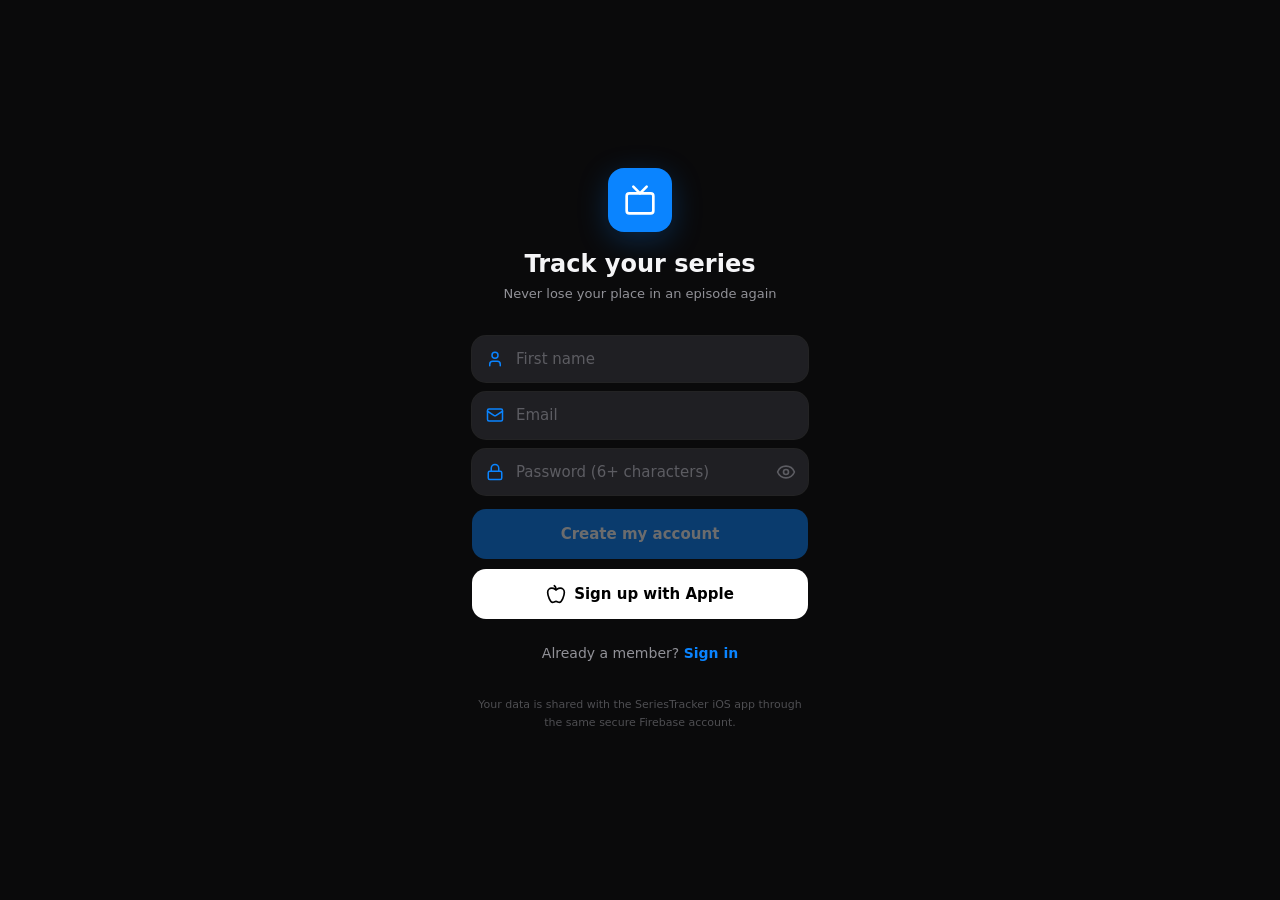
==== app/index.html @ d27c58d9 "Add files via upload" ====
<!doctype html>
<html lang="en" class="dark">
  <head>
    <meta charset="UTF-8" />
    <meta name="viewport" content="width=device-width, initial-scale=1.0, viewport-fit=cover, maximum-scale=1.0, user-scalable=no" />
    <meta name="theme-color" content="#0a0a0b" />
    <meta name="apple-mobile-web-app-capable" content="yes" />
    <meta name="apple-mobile-web-app-status-bar-style" content="black-translucent" />
    <title>SeriesTracker</title>
    <script type="module" crossorigin src="./assets/index-Bf-nT1_O.js"></script>
    <link rel="modulepreload" crossorigin href="./assets/react-vendor-DXsobvxo.js">
    <link rel="modulepreload" crossorigin href="./assets/firebase-CO6I8TCi.js">
    <link rel="modulepreload" crossorigin href="./assets/charts-B82zeRET.js">
    <link rel="stylesheet" crossorigin href="./assets/index-C3Z_3VHn.css">
  </head>
  <body>
    <div id="root"></div>
  </body>
</html>
---- app/assets/index-C3Z_3VHn.css ----
*,:before,:after{--tw-border-spacing-x: 0;--tw-border-spacing-y: 0;--tw-translate-x: 0;--tw-translate-y: 0;--tw-rotate: 0;--tw-skew-x: 0;--tw-skew-y: 0;--tw-scale-x: 1;--tw-scale-y: 1;--tw-pan-x: ;--tw-pan-y: ;--tw-pinch-zoom: ;--tw-scroll-snap-strictness: proximity;--tw-gradient-from-position: ;--tw-gradient-via-position: ;--tw-gradient-to-position: ;--tw-ordinal: ;--tw-slashed-zero: ;--tw-numeric-figure: ;--tw-numeric-spacing: ;--tw-numeric-fraction: ;--tw-ring-inset: ;--tw-ring-offset-width: 0px;--tw-ring-offset-color: #fff;--tw-ring-color: rgb(59 130 246 / .5);--tw-ring-offset-shadow: 0 0 #0000;--tw-ring-shadow: 0 0 #0000;--tw-shadow: 0 0 #0000;--tw-shadow-colored: 0 0 #0000;--tw-blur: ;--tw-brightness: ;--tw-contrast: ;--tw-grayscale: ;--tw-hue-rotate: ;--tw-invert: ;--tw-saturate: ;--tw-sepia: ;--tw-drop-shadow: ;--tw-backdrop-blur: ;--tw-backdrop-brightness: ;--tw-backdrop-contrast: ;--tw-backdrop-grayscale: ;--tw-backdrop-hue-rotate: ;--tw-backdrop-invert: ;--tw-backdrop-opacity: ;--tw-backdrop-saturate: ;--tw-backdrop-sepia: ;--tw-contain-size: ;--tw-contain-layout: ;--tw-contain-paint: ;--tw-contain-style: }::backdrop{--tw-border-spacing-x: 0;--tw-border-spacing-y: 0;--tw-translate-x: 0;--tw-translate-y: 0;--tw-rotate: 0;--tw-skew-x: 0;--tw-skew-y: 0;--tw-scale-x: 1;--tw-scale-y: 1;--tw-pan-x: ;--tw-pan-y: ;--tw-pinch-zoom: ;--tw-scroll-snap-strictness: proximity;--tw-gradient-from-position: ;--tw-gradient-via-position: ;--tw-gradient-to-position: ;--tw-ordinal: ;--tw-slashed-zero: ;--tw-numeric-figure: ;--tw-numeric-spacing: ;--tw-numeric-fraction: ;--tw-ring-inset: ;--tw-ring-offset-width: 0px;--tw-ring-offset-color: #fff;--tw-ring-color: rgb(59 130 246 / .5);--tw-ring-offset-shadow: 0 0 #0000;--tw-ring-shadow: 0 0 #0000;--tw-shadow: 0 0 #0000;--tw-shadow-colored: 0 0 #0000;--tw-blur: ;--tw-brightness: ;--tw-contrast: ;--tw-grayscale: ;--tw-hue-rotate: ;--tw-invert: ;--tw-saturate: ;--tw-sepia: ;--tw-drop-shadow: ;--tw-backdrop-blur: ;--tw-backdrop-brightness: ;--tw-backdrop-contrast: ;--tw-backdrop-grayscale: ;--tw-backdrop-hue-rotate: ;--tw-backdrop-invert: ;--tw-backdrop-opacity: ;--tw-backdrop-saturate: ;--tw-backdrop-sepia: ;--tw-contain-size: ;--tw-contain-layout: ;--tw-contain-paint: ;--tw-contain-style: }*,:before,:after{box-sizing:border-box;border-width:0;border-style:solid;border-color:#e5e7eb}:before,:after{--tw-content: ""}html,:host{line-height:1.5;-webkit-text-size-adjust:100%;-moz-tab-size:4;-o-tab-size:4;tab-size:4;font-family:-apple-system,BlinkMacSystemFont,SF Pro Text,system-ui,Segoe UI,Roboto,sans-serif;font-feature-settings:normal;font-variation-settings:normal;-webkit-tap-highlight-color:transparent}body{margin:0;line-height:inherit}hr{height:0;color:inherit;border-top-width:1px}abbr:where([title]){-webkit-text-decoration:underline dotted;text-decoration:underline dotted}h1,h2,h3,h4,h5,h6{font-size:inherit;font-weight:inherit}a{color:inherit;text-decoration:inherit}b,strong{font-weight:bolder}code,kbd,samp,pre{font-family:ui-monospace,SFMono-Regular,Menlo,Monaco,Consolas,Liberation Mono,Courier New,monospace;font-feature-settings:normal;font-variation-settings:normal;font-size:1em}small{font-size:80%}sub,sup{font-size:75%;line-height:0;position:relative;vertical-align:baseline}sub{bottom:-.25em}sup{top:-.5em}table{text-indent:0;border-color:inherit;border-collapse:collapse}button,input,optgroup,select,textarea{font-family:inherit;font-feature-settings:inherit;font-variation-settings:inherit;font-size:100%;font-weight:inherit;line-height:inherit;letter-spacing:inherit;color:inherit;margin:0;padding:0}button,select{text-transform:none}button,input:where([type=button]),input:where([type=reset]),input:where([type=submit]){-webkit-appearance:button;background-color:transparent;background-image:none}:-moz-focusring{outline:auto}:-moz-ui-invalid{box-shadow:none}progress{vertical-align:baseline}::-webkit-inner-spin-button,::-webkit-outer-spin-button{height:auto}[type=search]{-webkit-appearance:textfield;outline-offset:-2px}::-webkit-search-decoration{-webkit-appearance:none}::-webkit-file-upload-button{-webkit-appearance:button;font:inherit}summary{display:list-item}blockquote,dl,dd,h1,h2,h3,h4,h5,h6,hr,figure,p,pre{margin:0}fieldset{margin:0;padding:0}legend{padding:0}ol,ul,menu{list-style:none;margin:0;padding:0}dialog{padding:0}textarea{resize:vertical}input::-moz-placeholder,textarea::-moz-placeholder{opacity:1;color:#9ca3af}input::placeholder,textarea::placeholder{opacity:1;color:#9ca3af}button,[role=button]{cursor:pointer}:disabled{cursor:default}img,svg,video,canvas,audio,iframe,embed,object{display:block;vertical-align:middle}img,video{max-width:100%;height:auto}[hidden]:where(:not([hidden=until-found])){display:none}:root{color-scheme:dark}html,body,#root{height:100%}body{--tw-bg-opacity: 1;background-color:rgb(10 10 11 / var(--tw-bg-opacity, 1));font-family:-apple-system,BlinkMacSystemFont,SF Pro Text,system-ui,Segoe UI,Roboto,sans-serif;--tw-text-opacity: 1;color:rgb(245 245 247 / var(--tw-text-opacity, 1));-webkit-font-smoothing:antialiased;-moz-osx-font-smoothing:grayscale;overscroll-behavior-y:none;-webkit-tap-highlight-color:transparent;text-rendering:optimizeLegibility}@media (prefers-reduced-motion: reduce){*,*:before,*:after{animation-duration:.001ms!important;transition-duration:.001ms!important}}.card{border-radius:20px;--tw-bg-opacity: 1;background-color:rgb(22 22 24 / var(--tw-bg-opacity, 1));--tw-shadow: 0 5px 20px rgba(0,0,0,.35);--tw-shadow-colored: 0 5px 20px var(--tw-shadow-color);box-shadow:var(--tw-ring-offset-shadow, 0 0 #0000),var(--tw-ring-shadow, 0 0 #0000),var(--tw-shadow)}.pill{display:inline-flex;align-items:center;gap:.25rem;border-radius:.375rem;padding:.25rem .625rem;font-size:10px;font-weight:900;text-transform:uppercase;letter-spacing:.025em}.field{width:100%;border-radius:14px;--tw-bg-opacity: 1;background-color:rgb(31 31 35 / var(--tw-bg-opacity, 1));padding:.75rem 1rem;font-size:15px;--tw-text-opacity: 1;color:rgb(245 245 247 / var(--tw-text-opacity, 1));outline:2px solid transparent;outline-offset:2px;--tw-ring-offset-shadow: var(--tw-ring-inset) 0 0 0 var(--tw-ring-offset-width) var(--tw-ring-offset-color);--tw-ring-shadow: var(--tw-ring-inset) 0 0 0 calc(1px + var(--tw-ring-offset-width)) var(--tw-ring-color);box-shadow:var(--tw-ring-offset-shadow),var(--tw-ring-shadow),var(--tw-shadow, 0 0 #0000);--tw-ring-color: rgb(255 255 255 / .1);transition-property:color,background-color,border-color,text-decoration-color,fill,stroke,opacity,box-shadow,transform,filter,backdrop-filter;transition-timing-function:cubic-bezier(.4,0,.2,1);transition-duration:.15s}.field::-moz-placeholder{color:#ebebf54d}.field::placeholder{color:#ebebf54d}.field:focus{--tw-ring-offset-shadow: var(--tw-ring-inset) 0 0 0 var(--tw-ring-offset-width) var(--tw-ring-offset-color);--tw-ring-shadow: var(--tw-ring-inset) 0 0 0 calc(2px + var(--tw-ring-offset-width)) var(--tw-ring-color);box-shadow:var(--tw-ring-offset-shadow),var(--tw-ring-shadow),var(--tw-shadow, 0 0 #0000);--tw-ring-color: rgb(10 132 255 / .7)}.btn-primary{display:inline-flex;align-items:center;justify-content:center;gap:.5rem;border-radius:14px;--tw-bg-opacity: 1;background-color:rgb(10 132 255 / var(--tw-bg-opacity, 1));padding:.75rem 1.25rem;font-size:15px;font-weight:600;--tw-text-opacity: 1;color:rgb(255 255 255 / var(--tw-text-opacity, 1));transition-property:color,background-color,border-color,text-decoration-color,fill,stroke,opacity,box-shadow,transform,filter,backdrop-filter;transition-timing-function:cubic-bezier(.4,0,.2,1);transition-duration:.15s}.btn-primary:active{--tw-scale-x: .98;--tw-scale-y: .98;transform:translate(var(--tw-translate-x),var(--tw-translate-y)) rotate(var(--tw-rotate)) skew(var(--tw-skew-x)) skewY(var(--tw-skew-y)) scaleX(var(--tw-scale-x)) scaleY(var(--tw-scale-y))}.btn-primary:disabled{opacity:.4}.btn-ghost{display:inline-flex;align-items:center;justify-content:center;gap:.5rem;border-radius:14px;--tw-bg-opacity: 1;background-color:rgb(31 31 35 / var(--tw-bg-opacity, 1));padding:.625rem 1rem;font-size:14px;font-weight:600;--tw-text-opacity: 1;color:rgb(245 245 247 / var(--tw-text-opacity, 1));transition-property:color,background-color,border-color,text-decoration-color,fill,stroke,opacity,box-shadow,transform,filter,backdrop-filter;transition-timing-function:cubic-bezier(.4,0,.2,1);transition-duration:.15s}.btn-ghost:active{--tw-scale-x: .98;--tw-scale-y: .98;transform:translate(var(--tw-translate-x),var(--tw-translate-y)) rotate(var(--tw-rotate)) skew(var(--tw-skew-x)) skewY(var(--tw-skew-y)) scaleX(var(--tw-scale-x)) scaleY(var(--tw-scale-y))}.pointer-events-none{pointer-events:none}.visible{visibility:visible}.static{position:static}.fixed{position:fixed}.absolute{position:absolute}.relative{position:relative}.sticky{position:sticky}.inset-0{top:0;right:0;bottom:0;left:0}.inset-x-0{left:0;right:0}.-bottom-1{bottom:-.25rem}.-right-1{right:-.25rem}.bottom-0{bottom:0}.left-0\.5{left:.125rem}.left-3\.5{left:.875rem}.left-\[18px\]{left:18px}.right-0{right:0}.right-2{right:.5rem}.right-3{right:.75rem}.top-0{top:0}.top-0\.5{top:.125rem}.top-1\/2{top:50%}.top-2{top:.5rem}.z-10{z-index:10}.z-20{z-index:20}.z-40{z-index:40}.z-50{z-index:50}.-mx-4{margin-left:-1rem;margin-right:-1rem}.mx-auto{margin-left:auto;margin-right:auto}.my-1{margin-top:.25rem;margin-bottom:.25rem}.-mt-16{margin-top:-4rem}.mb-1{margin-bottom:.25rem}.mb-2{margin-bottom:.5rem}.mb-3{margin-bottom:.75rem}.mb-4{margin-bottom:1rem}.mb-5{margin-bottom:1.25rem}.mb-6{margin-bottom:1.5rem}.mb-8{margin-bottom:2rem}.ml-auto{margin-left:auto}.mt-0\.5{margin-top:.125rem}.mt-1{margin-top:.25rem}.mt-1\.5{margin-top:.375rem}.mt-2{margin-top:.5rem}.mt-3{margin-top:.75rem}.mt-4{margin-top:1rem}.mt-5{margin-top:1.25rem}.mt-6{margin-top:1.5rem}.mt-7{margin-top:1.75rem}.mt-8{margin-top:2rem}.mt-9{margin-top:2.25rem}.line-clamp-2{overflow:hidden;display:-webkit-box;-webkit-box-orient:vertical;-webkit-line-clamp:2}.block{display:block}.inline{display:inline}.flex{display:flex}.inline-flex{display:inline-flex}.grid{display:grid}.hidden{display:none}.aspect-\[2\/3\]{aspect-ratio:2/3}.h-1\/4{height:25%}.h-10{height:2.5rem}.h-12{height:3rem}.h-14{height:3.5rem}.h-16{height:4rem}.h-2{height:.5rem}.h-2\.5{height:.625rem}.h-20{height:5rem}.h-24{height:6rem}.h-28{height:7rem}.h-3{height:.75rem}.h-3\.5{height:.875rem}.h-36{height:9rem}.h-4{height:1rem}.h-5{height:1.25rem}.h-6{height:1.5rem}.h-64{height:16rem}.h-7{height:1.75rem}.h-8{height:2rem}.h-9{height:2.25rem}.h-\[135px\]{height:135px}.h-\[165px\]{height:165px}.h-\[18px\]{height:18px}.h-\[40vh\]{height:40vh}.h-\[50px\]{height:50px}.h-\[52px\]{height:52px}.h-\[60vh\]{height:60vh}.h-\[70vh\]{height:70vh}.h-\[80px\]{height:80px}.h-\[84px\]{height:84px}.h-\[90px\]{height:90px}.h-full{height:100%}.h-px{height:1px}.h-screen{height:100vh}.max-h-\[88vh\]{max-height:88vh}.max-h-\[90vh\]{max-height:90vh}.min-h-full{min-height:100%}.w-1\/4{width:25%}.w-10{width:2.5rem}.w-12{width:3rem}.w-14{width:3.5rem}.w-16{width:4rem}.w-2\.5{width:.625rem}.w-20{width:5rem}.w-24{width:6rem}.w-28{width:7rem}.w-3{width:.75rem}.w-3\.5{width:.875rem}.w-36{width:9rem}.w-4{width:1rem}.w-5{width:1.25rem}.w-52{width:13rem}.w-56{width:14rem}.w-6{width:1.5rem}.w-60{width:15rem}.w-7{width:1.75rem}.w-8{width:2rem}.w-9{width:2.25rem}.w-\[110px\]{width:110px}.w-\[125px\]{width:125px}.w-\[18px\]{width:18px}.w-\[54px\]{width:54px}.w-\[56px\]{width:56px}.w-\[60px\]{width:60px}.w-\[90px\]{width:90px}.w-\[92px\]{width:92px}.w-fit{width:-moz-fit-content;width:fit-content}.w-full{width:100%}.min-w-0{min-width:0px}.max-w-6xl{max-width:72rem}.max-w-full{max-width:100%}.max-w-md{max-width:28rem}.max-w-sm{max-width:24rem}.max-w-xs{max-width:20rem}.flex-1{flex:1 1 0%}.shrink-0{flex-shrink:0}.-translate-y-1\/2{--tw-translate-y: -50%;transform:translate(var(--tw-translate-x),var(--tw-translate-y)) rotate(var(--tw-rotate)) skew(var(--tw-skew-x)) skewY(var(--tw-skew-y)) scaleX(var(--tw-scale-x)) scaleY(var(--tw-scale-y))}.transform{transform:translate(var(--tw-translate-x),var(--tw-translate-y)) rotate(var(--tw-rotate)) skew(var(--tw-skew-x)) skewY(var(--tw-skew-y)) scaleX(var(--tw-scale-x)) scaleY(var(--tw-scale-y))}@keyframes fade-in{0%{opacity:0;transform:translateY(6px)}to{opacity:1;transform:translateY(0)}}.animate-fade-in{animation:fade-in .4s ease-out both}@keyframes pulse{50%{opacity:.5}}.animate-pulse{animation:pulse 2s cubic-bezier(.4,0,.6,1) infinite}@keyframes spin{to{transform:rotate(360deg)}}.animate-spin{animation:spin 1s linear infinite}.resize-none{resize:none}.appearance-none{-webkit-appearance:none;-moz-appearance:none;appearance:none}.grid-cols-2{grid-template-columns:repeat(2,minmax(0,1fr))}.grid-cols-3{grid-template-columns:repeat(3,minmax(0,1fr))}.grid-cols-4{grid-template-columns:repeat(4,minmax(0,1fr))}.flex-col{flex-direction:column}.flex-wrap{flex-wrap:wrap}.items-start{align-items:flex-start}.items-end{align-items:flex-end}.items-center{align-items:center}.items-baseline{align-items:baseline}.items-stretch{align-items:stretch}.justify-center{justify-content:center}.justify-between{justify-content:space-between}.justify-around{justify-content:space-around}.gap-1{gap:.25rem}.gap-1\.5{gap:.375rem}.gap-2{gap:.5rem}.gap-2\.5{gap:.625rem}.gap-3{gap:.75rem}.gap-3\.5{gap:.875rem}.gap-4{gap:1rem}.gap-5{gap:1.25rem}.gap-7{gap:1.75rem}.gap-x-3{-moz-column-gap:.75rem;column-gap:.75rem}.gap-y-2{row-gap:.5rem}.-space-x-2\.5>:not([hidden])~:not([hidden]){--tw-space-x-reverse: 0;margin-right:calc(-.625rem * var(--tw-space-x-reverse));margin-left:calc(-.625rem * calc(1 - var(--tw-space-x-reverse)))}.divide-y>:not([hidden])~:not([hidden]){--tw-divide-y-reverse: 0;border-top-width:calc(1px * calc(1 - var(--tw-divide-y-reverse)));border-bottom-width:calc(1px * var(--tw-divide-y-reverse))}.divide-white\/\[0\.06\]>:not([hidden])~:not([hidden]){border-color:#ffffff0f}.self-center{align-self:center}.overflow-hidden{overflow:hidden}.overflow-x-auto{overflow-x:auto}.overflow-y-auto{overflow-y:auto}.truncate{overflow:hidden;text-overflow:ellipsis;white-space:nowrap}.rounded-2xl{border-radius:1rem}.rounded-\[10px\]{border-radius:10px}.rounded-full{border-radius:9999px}.rounded-ios{border-radius:14px}.rounded-ios-lg{border-radius:20px}.rounded-lg{border-radius:.5rem}.rounded-xl{border-radius:.75rem}.rounded-t-3xl{border-top-left-radius:1.5rem;border-top-right-radius:1.5rem}.border-2{border-width:2px}.border-t{border-top-width:1px}.border-white\/10{border-color:#ffffff1a}.border-white\/15{border-color:#ffffff26}.border-t-accent{--tw-border-opacity: 1;border-top-color:rgb(10 132 255 / var(--tw-border-opacity, 1))}.bg-accent{--tw-bg-opacity: 1;background-color:rgb(10 132 255 / var(--tw-bg-opacity, 1))}.bg-accent\/15{background-color:#0a84ff26}.bg-accent\/\[0\.06\]{background-color:#0a84ff0f}.bg-bg\/80{background-color:#0a0a0bcc}.bg-black\/40{background-color:#0006}.bg-black\/70{background-color:#000000b3}.bg-green{--tw-bg-opacity: 1;background-color:rgb(48 209 88 / var(--tw-bg-opacity, 1))}.bg-green\/10{background-color:#30d1581a}.bg-green\/15{background-color:#30d15826}.bg-green\/90{background-color:#30d158e6}.bg-orange{--tw-bg-opacity: 1;background-color:rgb(255 159 10 / var(--tw-bg-opacity, 1))}.bg-orange\/15{background-color:#ff9f0a26}.bg-orange\/\[0\.12\]{background-color:#ff9f0a1f}.bg-purple{--tw-bg-opacity: 1;background-color:rgb(191 90 242 / var(--tw-bg-opacity, 1))}.bg-purple\/\[0\.06\]{background-color:#bf5af20f}.bg-purple\/\[0\.08\]{background-color:#bf5af214}.bg-purple\/\[0\.12\]{background-color:#bf5af21f}.bg-red{--tw-bg-opacity: 1;background-color:rgb(255 69 58 / var(--tw-bg-opacity, 1))}.bg-red\/90{background-color:#ff453ae6}.bg-surface{--tw-bg-opacity: 1;background-color:rgb(22 22 24 / var(--tw-bg-opacity, 1))}.bg-surface-2{--tw-bg-opacity: 1;background-color:rgb(31 31 35 / var(--tw-bg-opacity, 1))}.bg-surface-3{--tw-bg-opacity: 1;background-color:rgb(42 42 47 / var(--tw-bg-opacity, 1))}.bg-white{--tw-bg-opacity: 1;background-color:rgb(255 255 255 / var(--tw-bg-opacity, 1))}.bg-white\/10{background-color:#ffffff1a}.bg-white\/15{background-color:#ffffff26}.bg-white\/\[0\.02\]{background-color:#ffffff05}.bg-white\/\[0\.06\]{background-color:#ffffff0f}.bg-gradient-to-t{background-image:linear-gradient(to top,var(--tw-gradient-stops))}.from-bg{--tw-gradient-from: #0a0a0b var(--tw-gradient-from-position);--tw-gradient-to: rgb(10 10 11 / 0) var(--tw-gradient-to-position);--tw-gradient-stops: var(--tw-gradient-from), var(--tw-gradient-to)}.via-bg\/40{--tw-gradient-to: rgb(10 10 11 / 0) var(--tw-gradient-to-position);--tw-gradient-stops: var(--tw-gradient-from), rgb(10 10 11 / .4) var(--tw-gradient-via-position), var(--tw-gradient-to)}.to-transparent{--tw-gradient-to: transparent var(--tw-gradient-to-position)}.fill-yellow{fill:#ffd60a}.object-cover{-o-object-fit:cover;object-fit:cover}.p-1{padding:.25rem}.p-1\.5{padding:.375rem}.p-3{padding:.75rem}.p-3\.5{padding:.875rem}.p-4{padding:1rem}.p-5{padding:1.25rem}.px-1{padding-left:.25rem;padding-right:.25rem}.px-2{padding-left:.5rem;padding-right:.5rem}.px-2\.5{padding-left:.625rem;padding-right:.625rem}.px-3{padding-left:.75rem;padding-right:.75rem}.px-4{padding-left:1rem;padding-right:1rem}.px-5{padding-left:1.25rem;padding-right:1.25rem}.px-6{padding-left:1.5rem;padding-right:1.5rem}.py-1{padding-top:.25rem;padding-bottom:.25rem}.py-1\.5{padding-top:.375rem;padding-bottom:.375rem}.py-10{padding-top:2.5rem;padding-bottom:2.5rem}.py-12{padding-top:3rem;padding-bottom:3rem}.py-16{padding-top:4rem;padding-bottom:4rem}.py-2{padding-top:.5rem;padding-bottom:.5rem}.py-2\.5{padding-top:.625rem;padding-bottom:.625rem}.py-20{padding-top:5rem;padding-bottom:5rem}.py-3{padding-top:.75rem;padding-bottom:.75rem}.py-3\.5{padding-top:.875rem;padding-bottom:.875rem}.py-4{padding-top:1rem;padding-bottom:1rem}.py-6{padding-top:1.5rem;padding-bottom:1.5rem}.py-8{padding-top:2rem;padding-bottom:2rem}.pb-10{padding-bottom:2.5rem}.pb-28{padding-bottom:7rem}.pb-4{padding-bottom:1rem}.pb-8{padding-bottom:2rem}.pl-11{padding-left:2.75rem}.pr-10{padding-right:2.5rem}.pt-1{padding-top:.25rem}.pt-2{padding-top:.5rem}.pt-6{padding-top:1.5rem}.text-left{text-align:left}.text-center{text-align:center}.font-mono{font-family:ui-monospace,SFMono-Regular,Menlo,Monaco,Consolas,Liberation Mono,Courier New,monospace}.font-rounded{font-family:SF Pro Rounded,-apple-system,BlinkMacSystemFont,system-ui,sans-serif}.text-2xl{font-size:1.5rem;line-height:2rem}.text-3xl{font-size:1.875rem;line-height:2.25rem}.text-4xl{font-size:2.25rem;line-height:2.5rem}.text-\[10px\]{font-size:10px}.text-\[11px\]{font-size:11px}.text-\[12px\]{font-size:12px}.text-\[13px\]{font-size:13px}.text-\[14px\]{font-size:14px}.text-\[15px\]{font-size:15px}.text-\[17px\]{font-size:17px}.text-lg{font-size:1.125rem;line-height:1.75rem}.text-xl{font-size:1.25rem;line-height:1.75rem}.font-black{font-weight:900}.font-bold{font-weight:700}.font-extrabold{font-weight:800}.font-medium{font-weight:500}.font-semibold{font-weight:600}.uppercase{text-transform:uppercase}.italic{font-style:italic}.leading-none{line-height:1}.leading-relaxed{line-height:1.625}.leading-snug{line-height:1.375}.leading-tight{line-height:1.25}.tracking-\[0\.3em\]{letter-spacing:.3em}.tracking-\[0\.4em\]{letter-spacing:.4em}.tracking-tight{letter-spacing:-.025em}.tracking-wide{letter-spacing:.025em}.text-accent{--tw-text-opacity: 1;color:rgb(10 132 255 / var(--tw-text-opacity, 1))}.text-black{--tw-text-opacity: 1;color:rgb(0 0 0 / var(--tw-text-opacity, 1))}.text-green{--tw-text-opacity: 1;color:rgb(48 209 88 / var(--tw-text-opacity, 1))}.text-indigo{--tw-text-opacity: 1;color:rgb(94 92 230 / var(--tw-text-opacity, 1))}.text-ink{--tw-text-opacity: 1;color:rgb(245 245 247 / var(--tw-text-opacity, 1))}.text-ink-2{color:#ebebf599}.text-ink-3{color:#ebebf54d}.text-orange{--tw-text-opacity: 1;color:rgb(255 159 10 / var(--tw-text-opacity, 1))}.text-purple{--tw-text-opacity: 1;color:rgb(191 90 242 / var(--tw-text-opacity, 1))}.text-red{--tw-text-opacity: 1;color:rgb(255 69 58 / var(--tw-text-opacity, 1))}.text-teal{--tw-text-opacity: 1;color:rgb(64 203 224 / var(--tw-text-opacity, 1))}.text-white{--tw-text-opacity: 1;color:rgb(255 255 255 / var(--tw-text-opacity, 1))}.text-white\/15{color:#ffffff26}.text-white\/20{color:#fff3}.text-yellow{--tw-text-opacity: 1;color:rgb(255 214 10 / var(--tw-text-opacity, 1))}.opacity-0{opacity:0}.opacity-100{opacity:1}.opacity-40{opacity:.4}.shadow-card{--tw-shadow: 0 5px 20px rgba(0,0,0,.35);--tw-shadow-colored: 0 5px 20px var(--tw-shadow-color);box-shadow:var(--tw-ring-offset-shadow, 0 0 #0000),var(--tw-ring-shadow, 0 0 #0000),var(--tw-shadow)}.shadow-glow{--tw-shadow: 0 8px 30px rgba(10,132,255,.25);--tw-shadow-colored: 0 8px 30px var(--tw-shadow-color);box-shadow:var(--tw-ring-offset-shadow, 0 0 #0000),var(--tw-ring-shadow, 0 0 #0000),var(--tw-shadow)}.outline-none{outline:2px solid transparent;outline-offset:2px}.ring{--tw-ring-offset-shadow: var(--tw-ring-inset) 0 0 0 var(--tw-ring-offset-width) var(--tw-ring-offset-color);--tw-ring-shadow: var(--tw-ring-inset) 0 0 0 calc(3px + var(--tw-ring-offset-width)) var(--tw-ring-color);box-shadow:var(--tw-ring-offset-shadow),var(--tw-ring-shadow),var(--tw-shadow, 0 0 #0000)}.ring-1{--tw-ring-offset-shadow: var(--tw-ring-inset) 0 0 0 var(--tw-ring-offset-width) var(--tw-ring-offset-color);--tw-ring-shadow: var(--tw-ring-inset) 0 0 0 calc(1px + var(--tw-ring-offset-width)) var(--tw-ring-color);box-shadow:var(--tw-ring-offset-shadow),var(--tw-ring-shadow),var(--tw-shadow, 0 0 #0000)}.ring-2{--tw-ring-offset-shadow: var(--tw-ring-inset) 0 0 0 var(--tw-ring-offset-width) var(--tw-ring-offset-color);--tw-ring-shadow: var(--tw-ring-inset) 0 0 0 calc(2px + var(--tw-ring-offset-width)) var(--tw-ring-color);box-shadow:var(--tw-ring-offset-shadow),var(--tw-ring-shadow),var(--tw-shadow, 0 0 #0000)}.ring-bg{--tw-ring-opacity: 1;--tw-ring-color: rgb(10 10 11 / var(--tw-ring-opacity, 1))}.ring-black\/40{--tw-ring-color: rgb(0 0 0 / .4)}.ring-purple\/20{--tw-ring-color: rgb(191 90 242 / .2)}.ring-white\/10{--tw-ring-color: rgb(255 255 255 / .1)}.filter{filter:var(--tw-blur) var(--tw-brightness) var(--tw-contrast) var(--tw-grayscale) var(--tw-hue-rotate) var(--tw-invert) var(--tw-saturate) var(--tw-sepia) var(--tw-drop-shadow)}.backdrop-blur-md{--tw-backdrop-blur: blur(12px);-webkit-backdrop-filter:var(--tw-backdrop-blur) var(--tw-backdrop-brightness) var(--tw-backdrop-contrast) var(--tw-backdrop-grayscale) var(--tw-backdrop-hue-rotate) var(--tw-backdrop-invert) var(--tw-backdrop-opacity) var(--tw-backdrop-saturate) var(--tw-backdrop-sepia);backdrop-filter:var(--tw-backdrop-blur) var(--tw-backdrop-brightness) var(--tw-backdrop-contrast) var(--tw-backdrop-grayscale) var(--tw-backdrop-hue-rotate) var(--tw-backdrop-invert) var(--tw-backdrop-opacity) var(--tw-backdrop-saturate) var(--tw-backdrop-sepia)}.backdrop-blur-sm{--tw-backdrop-blur: blur(4px);-webkit-backdrop-filter:var(--tw-backdrop-blur) var(--tw-backdrop-brightness) var(--tw-backdrop-contrast) var(--tw-backdrop-grayscale) var(--tw-backdrop-hue-rotate) var(--tw-backdrop-invert) var(--tw-backdrop-opacity) var(--tw-backdrop-saturate) var(--tw-backdrop-sepia);backdrop-filter:var(--tw-backdrop-blur) var(--tw-backdrop-brightness) var(--tw-backdrop-contrast) var(--tw-backdrop-grayscale) var(--tw-backdrop-hue-rotate) var(--tw-backdrop-invert) var(--tw-backdrop-opacity) var(--tw-backdrop-saturate) var(--tw-backdrop-sepia)}.backdrop-blur-xl{--tw-backdrop-blur: blur(24px);-webkit-backdrop-filter:var(--tw-backdrop-blur) var(--tw-backdrop-brightness) var(--tw-backdrop-contrast) var(--tw-backdrop-grayscale) var(--tw-backdrop-hue-rotate) var(--tw-backdrop-invert) var(--tw-backdrop-opacity) var(--tw-backdrop-saturate) var(--tw-backdrop-sepia);backdrop-filter:var(--tw-backdrop-blur) var(--tw-backdrop-brightness) var(--tw-backdrop-contrast) var(--tw-backdrop-grayscale) var(--tw-backdrop-hue-rotate) var(--tw-backdrop-invert) var(--tw-backdrop-opacity) var(--tw-backdrop-saturate) var(--tw-backdrop-sepia)}.transition{transition-property:color,background-color,border-color,text-decoration-color,fill,stroke,opacity,box-shadow,transform,filter,backdrop-filter;transition-timing-function:cubic-bezier(.4,0,.2,1);transition-duration:.15s}.transition-\[width\]{transition-property:width;transition-timing-function:cubic-bezier(.4,0,.2,1);transition-duration:.15s}.transition-all{transition-property:all;transition-timing-function:cubic-bezier(.4,0,.2,1);transition-duration:.15s}.transition-opacity{transition-property:opacity;transition-timing-function:cubic-bezier(.4,0,.2,1);transition-duration:.15s}.duration-300{transition-duration:.3s}.duration-700{transition-duration:.7s}.ease-out{transition-timing-function:cubic-bezier(0,0,.2,1)}::-webkit-scrollbar{width:8px;height:8px}::-webkit-scrollbar-track{background:transparent}::-webkit-scrollbar-thumb{background:#ffffff1f;border-radius:999px}::-webkit-scrollbar-thumb:hover{background:#fff3}.no-scrollbar::-webkit-scrollbar{display:none}.no-scrollbar{-ms-overflow-style:none;scrollbar-width:none}.pt-safe{padding-top:env(safe-area-inset-top)}.pb-safe{padding-bottom:env(safe-area-inset-bottom)}.hover\:bg-white\/10:hover{background-color:#ffffff1a}.hover\:bg-white\/5:hover{background-color:#ffffff0d}.hover\:bg-white\/\[0\.03\]:hover{background-color:#ffffff08}.hover\:text-ink:hover{--tw-text-opacity: 1;color:rgb(245 245 247 / var(--tw-text-opacity, 1))}.active\:scale-\[0\.98\]:active{--tw-scale-x: .98;--tw-scale-y: .98;transform:translate(var(--tw-translate-x),var(--tw-translate-y)) rotate(var(--tw-rotate)) skew(var(--tw-skew-x)) skewY(var(--tw-skew-y)) scaleX(var(--tw-scale-x)) scaleY(var(--tw-scale-y))}.active\:scale-\[0\.99\]:active{--tw-scale-x: .99;--tw-scale-y: .99;transform:translate(var(--tw-translate-x),var(--tw-translate-y)) rotate(var(--tw-rotate)) skew(var(--tw-skew-x)) skewY(var(--tw-skew-y)) scaleX(var(--tw-scale-x)) scaleY(var(--tw-scale-y))}.disabled\:opacity-30:disabled{opacity:.3}.disabled\:opacity-40:disabled{opacity:.4}.disabled\:opacity-50:disabled{opacity:.5}.group:hover .group-hover\:scale-\[1\.03\]{--tw-scale-x: 1.03;--tw-scale-y: 1.03;transform:translate(var(--tw-translate-x),var(--tw-translate-y)) rotate(var(--tw-rotate)) skew(var(--tw-skew-x)) skewY(var(--tw-skew-y)) scaleX(var(--tw-scale-x)) scaleY(var(--tw-scale-y))}@media (min-width: 640px){.sm\:grid-cols-4{grid-template-columns:repeat(4,minmax(0,1fr))}.sm\:items-center{align-items:center}.sm\:rounded-ios-lg{border-radius:20px}}@media (min-width: 768px){.md\:mx-0{margin-left:0;margin-right:0}.md\:flex{display:flex}.md\:hidden{display:none}.md\:grid-cols-5{grid-template-columns:repeat(5,minmax(0,1fr))}.md\:gap-6{gap:1.5rem}.md\:overflow-hidden{overflow:hidden}.md\:rounded-b-3xl{border-bottom-right-radius:1.5rem;border-bottom-left-radius:1.5rem}.md\:px-0{padding-left:0;padding-right:0}.md\:px-6{padding-left:1.5rem;padding-right:1.5rem}.md\:pb-10{padding-bottom:2.5rem}.md\:pt-8{padding-top:2rem}}
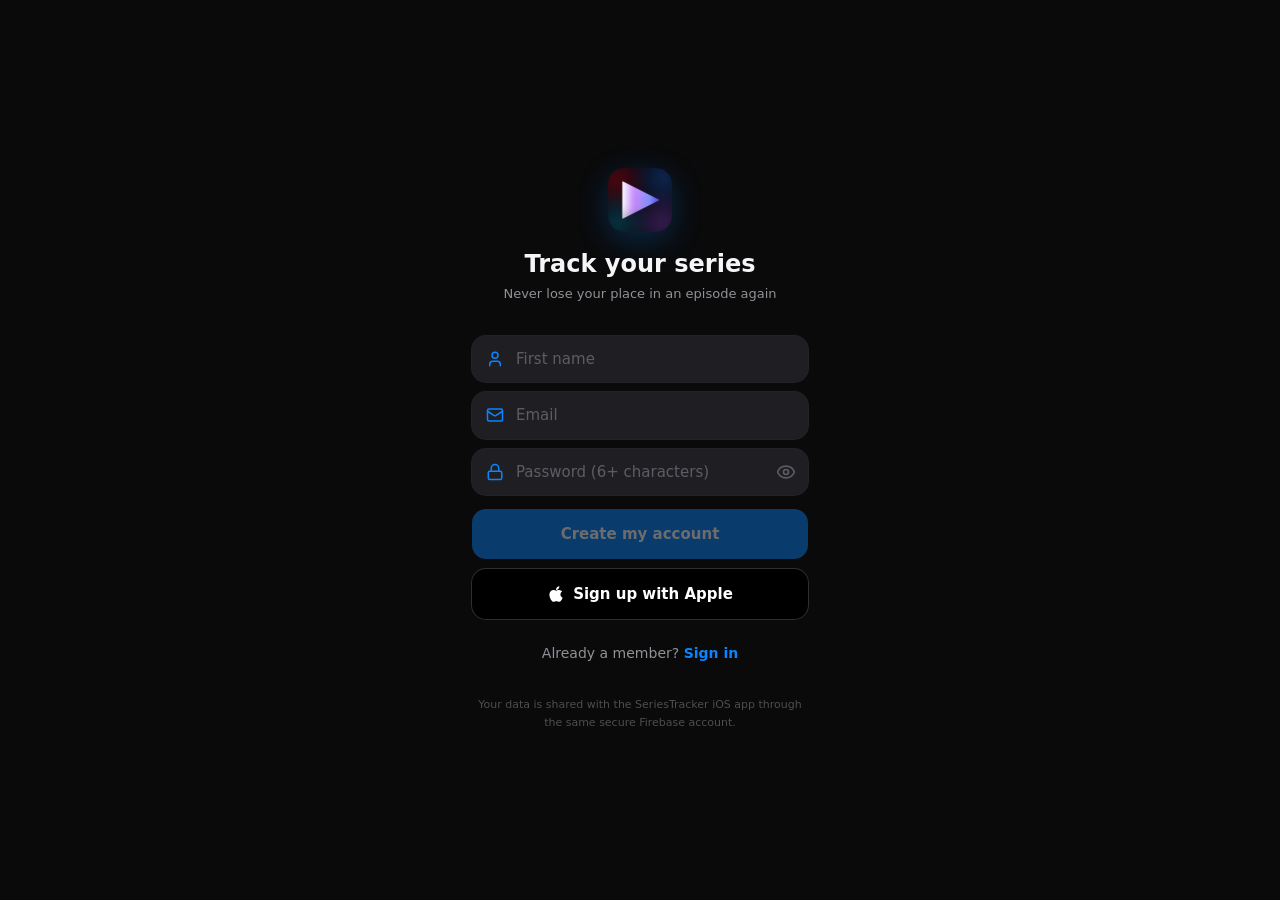
==== commit f1368ba4: "Add files via upload" ====
--- a/app/index.html
+++ b/app/index.html
@@ -2,16 +2,18 @@
 <html lang="en" class="dark">
   <head>
     <meta charset="UTF-8" />
+    <link rel="icon" type="image/png" href="./icon.png" />
+    <link rel="apple-touch-icon" href="./icon.png" />
     <meta name="viewport" content="width=device-width, initial-scale=1.0, viewport-fit=cover, maximum-scale=1.0, user-scalable=no" />
     <meta name="theme-color" content="#0a0a0b" />
     <meta name="apple-mobile-web-app-capable" content="yes" />
     <meta name="apple-mobile-web-app-status-bar-style" content="black-translucent" />
     <title>SeriesTracker</title>
-    <script type="module" crossorigin src="./assets/index-Bf-nT1_O.js"></script>
+    <script type="module" crossorigin src="./assets/index-DafQwMDw.js"></script>
     <link rel="modulepreload" crossorigin href="./assets/react-vendor-DXsobvxo.js">
     <link rel="modulepreload" crossorigin href="./assets/firebase-CO6I8TCi.js">
     <link rel="modulepreload" crossorigin href="./assets/charts-B82zeRET.js">
-    <link rel="stylesheet" crossorigin href="./assets/index-C3Z_3VHn.css">
+    <link rel="stylesheet" crossorigin href="./assets/index-vIlOTy9a.css">
   </head>
   <body>
     <div id="root"></div>
--- a/app/assets/index-vIlOTy9a.css
+++ b/app/assets/index-vIlOTy9a.css
@@ -0,0 +1 @@
+*,:before,:after{--tw-border-spacing-x: 0;--tw-border-spacing-y: 0;--tw-translate-x: 0;--tw-translate-y: 0;--tw-rotate: 0;--tw-skew-x: 0;--tw-skew-y: 0;--tw-scale-x: 1;--tw-scale-y: 1;--tw-pan-x: ;--tw-pan-y: ;--tw-pinch-zoom: ;--tw-scroll-snap-strictness: proximity;--tw-gradient-from-position: ;--tw-gradient-via-position: ;--tw-gradient-to-position: ;--tw-ordinal: ;--tw-slashed-zero: ;--tw-numeric-figure: ;--tw-numeric-spacing: ;--tw-numeric-fraction: ;--tw-ring-inset: ;--tw-ring-offset-width: 0px;--tw-ring-offset-color: #fff;--tw-ring-color: rgb(59 130 246 / .5);--tw-ring-offset-shadow: 0 0 #0000;--tw-ring-shadow: 0 0 #0000;--tw-shadow: 0 0 #0000;--tw-shadow-colored: 0 0 #0000;--tw-blur: ;--tw-brightness: ;--tw-contrast: ;--tw-grayscale: ;--tw-hue-rotate: ;--tw-invert: ;--tw-saturate: ;--tw-sepia: ;--tw-drop-shadow: ;--tw-backdrop-blur: ;--tw-backdrop-brightness: ;--tw-backdrop-contrast: ;--tw-backdrop-grayscale: ;--tw-backdrop-hue-rotate: ;--tw-backdrop-invert: ;--tw-backdrop-opacity: ;--tw-backdrop-saturate: ;--tw-backdrop-sepia: ;--tw-contain-size: ;--tw-contain-layout: ;--tw-contain-paint: ;--tw-contain-style: }::backdrop{--tw-border-spacing-x: 0;--tw-border-spacing-y: 0;--tw-translate-x: 0;--tw-translate-y: 0;--tw-rotate: 0;--tw-skew-x: 0;--tw-skew-y: 0;--tw-scale-x: 1;--tw-scale-y: 1;--tw-pan-x: ;--tw-pan-y: ;--tw-pinch-zoom: ;--tw-scroll-snap-strictness: proximity;--tw-gradient-from-position: ;--tw-gradient-via-position: ;--tw-gradient-to-position: ;--tw-ordinal: ;--tw-slashed-zero: ;--tw-numeric-figure: ;--tw-numeric-spacing: ;--tw-numeric-fraction: ;--tw-ring-inset: ;--tw-ring-offset-width: 0px;--tw-ring-offset-color: #fff;--tw-ring-color: rgb(59 130 246 / .5);--tw-ring-offset-shadow: 0 0 #0000;--tw-ring-shadow: 0 0 #0000;--tw-shadow: 0 0 #0000;--tw-shadow-colored: 0 0 #0000;--tw-blur: ;--tw-brightness: ;--tw-contrast: ;--tw-grayscale: ;--tw-hue-rotate: ;--tw-invert: ;--tw-saturate: ;--tw-sepia: ;--tw-drop-shadow: ;--tw-backdrop-blur: ;--tw-backdrop-brightness: ;--tw-backdrop-contrast: ;--tw-backdrop-grayscale: ;--tw-backdrop-hue-rotate: ;--tw-backdrop-invert: ;--tw-backdrop-opacity: ;--tw-backdrop-saturate: ;--tw-backdrop-sepia: ;--tw-contain-size: ;--tw-contain-layout: ;--tw-contain-paint: ;--tw-contain-style: }*,:before,:after{box-sizing:border-box;border-width:0;border-style:solid;border-color:#e5e7eb}:before,:after{--tw-content: ""}html,:host{line-height:1.5;-webkit-text-size-adjust:100%;-moz-tab-size:4;-o-tab-size:4;tab-size:4;font-family:-apple-system,BlinkMacSystemFont,SF Pro Text,system-ui,Segoe UI,Roboto,sans-serif;font-feature-settings:normal;font-variation-settings:normal;-webkit-tap-highlight-color:transparent}body{margin:0;line-height:inherit}hr{height:0;color:inherit;border-top-width:1px}abbr:where([title]){-webkit-text-decoration:underline dotted;text-decoration:underline dotted}h1,h2,h3,h4,h5,h6{font-size:inherit;font-weight:inherit}a{color:inherit;text-decoration:inherit}b,strong{font-weight:bolder}code,kbd,samp,pre{font-family:ui-monospace,SFMono-Regular,Menlo,Monaco,Consolas,Liberation Mono,Courier New,monospace;font-feature-settings:normal;font-variation-settings:normal;font-size:1em}small{font-size:80%}sub,sup{font-size:75%;line-height:0;position:relative;vertical-align:baseline}sub{bottom:-.25em}sup{top:-.5em}table{text-indent:0;border-color:inherit;border-collapse:collapse}button,input,optgroup,select,textarea{font-family:inherit;font-feature-settings:inherit;font-variation-settings:inherit;font-size:100%;font-weight:inherit;line-height:inherit;letter-spacing:inherit;color:inherit;margin:0;padding:0}button,select{text-transform:none}button,input:where([type=button]),input:where([type=reset]),input:where([type=submit]){-webkit-appearance:button;background-color:transparent;background-image:none}:-moz-focusring{outline:auto}:-moz-ui-invalid{box-shadow:none}progress{vertical-align:baseline}::-webkit-inner-spin-button,::-webkit-outer-spin-button{height:auto}[type=search]{-webkit-appearance:textfield;outline-offset:-2px}::-webkit-search-decoration{-webkit-appearance:none}::-webkit-file-upload-button{-webkit-appearance:button;font:inherit}summary{display:list-item}blockquote,dl,dd,h1,h2,h3,h4,h5,h6,hr,figure,p,pre{margin:0}fieldset{margin:0;padding:0}legend{padding:0}ol,ul,menu{list-style:none;margin:0;padding:0}dialog{padding:0}textarea{resize:vertical}input::-moz-placeholder,textarea::-moz-placeholder{opacity:1;color:#9ca3af}input::placeholder,textarea::placeholder{opacity:1;color:#9ca3af}button,[role=button]{cursor:pointer}:disabled{cursor:default}img,svg,video,canvas,audio,iframe,embed,object{display:block;vertical-align:middle}img,video{max-width:100%;height:auto}[hidden]:where(:not([hidden=until-found])){display:none}:root{color-scheme:dark}html,body,#root{height:100%}body{--tw-bg-opacity: 1;background-color:rgb(10 10 11 / var(--tw-bg-opacity, 1));font-family:-apple-system,BlinkMacSystemFont,SF Pro Text,system-ui,Segoe UI,Roboto,sans-serif;--tw-text-opacity: 1;color:rgb(245 245 247 / var(--tw-text-opacity, 1));-webkit-font-smoothing:antialiased;-moz-osx-font-smoothing:grayscale;overscroll-behavior-y:none;-webkit-tap-highlight-color:transparent;text-rendering:optimizeLegibility}@media (prefers-reduced-motion: reduce){*,*:before,*:after{animation-duration:.001ms!important;transition-duration:.001ms!important}}.card{border-radius:20px;--tw-bg-opacity: 1;background-color:rgb(22 22 24 / var(--tw-bg-opacity, 1));--tw-shadow: 0 5px 20px rgba(0,0,0,.35);--tw-shadow-colored: 0 5px 20px var(--tw-shadow-color);box-shadow:var(--tw-ring-offset-shadow, 0 0 #0000),var(--tw-ring-shadow, 0 0 #0000),var(--tw-shadow)}.pill{display:inline-flex;align-items:center;gap:.25rem;border-radius:.375rem;padding:.25rem .625rem;font-size:10px;font-weight:900;text-transform:uppercase;letter-spacing:.025em}.field{width:100%;border-radius:14px;--tw-bg-opacity: 1;background-color:rgb(31 31 35 / var(--tw-bg-opacity, 1));padding:.75rem 1rem;font-size:15px;--tw-text-opacity: 1;color:rgb(245 245 247 / var(--tw-text-opacity, 1));outline:2px solid transparent;outline-offset:2px;--tw-ring-offset-shadow: var(--tw-ring-inset) 0 0 0 var(--tw-ring-offset-width) var(--tw-ring-offset-color);--tw-ring-shadow: var(--tw-ring-inset) 0 0 0 calc(1px + var(--tw-ring-offset-width)) var(--tw-ring-color);box-shadow:var(--tw-ring-offset-shadow),var(--tw-ring-shadow),var(--tw-shadow, 0 0 #0000);--tw-ring-color: rgb(255 255 255 / .1);transition-property:color,background-color,border-color,text-decoration-color,fill,stroke,opacity,box-shadow,transform,filter,backdrop-filter;transition-timing-function:cubic-bezier(.4,0,.2,1);transition-duration:.15s}.field::-moz-placeholder{color:#ebebf54d}.field::placeholder{color:#ebebf54d}.field:focus{--tw-ring-offset-shadow: var(--tw-ring-inset) 0 0 0 var(--tw-ring-offset-width) var(--tw-ring-offset-color);--tw-ring-shadow: var(--tw-ring-inset) 0 0 0 calc(2px + var(--tw-ring-offset-width)) var(--tw-ring-color);box-shadow:var(--tw-ring-offset-shadow),var(--tw-ring-shadow),var(--tw-shadow, 0 0 #0000);--tw-ring-color: rgb(10 132 255 / .7)}.btn-primary{display:inline-flex;align-items:center;justify-content:center;gap:.5rem;border-radius:14px;--tw-bg-opacity: 1;background-color:rgb(10 132 255 / var(--tw-bg-opacity, 1));padding:.75rem 1.25rem;font-size:15px;font-weight:600;--tw-text-opacity: 1;color:rgb(255 255 255 / var(--tw-text-opacity, 1));transition-property:color,background-color,border-color,text-decoration-color,fill,stroke,opacity,box-shadow,transform,filter,backdrop-filter;transition-timing-function:cubic-bezier(.4,0,.2,1);transition-duration:.15s}.btn-primary:active{--tw-scale-x: .98;--tw-scale-y: .98;transform:translate(var(--tw-translate-x),var(--tw-translate-y)) rotate(var(--tw-rotate)) skew(var(--tw-skew-x)) skewY(var(--tw-skew-y)) scaleX(var(--tw-scale-x)) scaleY(var(--tw-scale-y))}.btn-primary:disabled{opacity:.4}.btn-ghost{display:inline-flex;align-items:center;justify-content:center;gap:.5rem;border-radius:14px;--tw-bg-opacity: 1;background-color:rgb(31 31 35 / var(--tw-bg-opacity, 1));padding:.625rem 1rem;font-size:14px;font-weight:600;--tw-text-opacity: 1;color:rgb(245 245 247 / var(--tw-text-opacity, 1));transition-property:color,background-color,border-color,text-decoration-color,fill,stroke,opacity,box-shadow,transform,filter,backdrop-filter;transition-timing-function:cubic-bezier(.4,0,.2,1);transition-duration:.15s}.btn-ghost:active{--tw-scale-x: .98;--tw-scale-y: .98;transform:translate(var(--tw-translate-x),var(--tw-translate-y)) rotate(var(--tw-rotate)) skew(var(--tw-skew-x)) skewY(var(--tw-skew-y)) scaleX(var(--tw-scale-x)) scaleY(var(--tw-scale-y))}.pointer-events-none{pointer-events:none}.visible{visibility:visible}.static{position:static}.fixed{position:fixed}.absolute{position:absolute}.relative{position:relative}.sticky{position:sticky}.inset-0{top:0;right:0;bottom:0;left:0}.inset-x-0{left:0;right:0}.-bottom-1{bottom:-.25rem}.-right-1{right:-.25rem}.bottom-0{bottom:0}.left-0\.5{left:.125rem}.left-3\.5{left:.875rem}.left-\[18px\]{left:18px}.right-0{right:0}.right-2{right:.5rem}.right-3{right:.75rem}.top-0{top:0}.top-0\.5{top:.125rem}.top-1\/2{top:50%}.top-2{top:.5rem}.z-10{z-index:10}.z-20{z-index:20}.z-40{z-index:40}.z-50{z-index:50}.-mx-4{margin-left:-1rem;margin-right:-1rem}.mx-auto{margin-left:auto;margin-right:auto}.my-1{margin-top:.25rem;margin-bottom:.25rem}.-mt-16{margin-top:-4rem}.mb-1{margin-bottom:.25rem}.mb-2{margin-bottom:.5rem}.mb-3{margin-bottom:.75rem}.mb-4{margin-bottom:1rem}.mb-5{margin-bottom:1.25rem}.mb-6{margin-bottom:1.5rem}.mb-8{margin-bottom:2rem}.ml-auto{margin-left:auto}.mt-0\.5{margin-top:.125rem}.mt-1{margin-top:.25rem}.mt-1\.5{margin-top:.375rem}.mt-2{margin-top:.5rem}.mt-3{margin-top:.75rem}.mt-4{margin-top:1rem}.mt-5{margin-top:1.25rem}.mt-6{margin-top:1.5rem}.mt-7{margin-top:1.75rem}.mt-8{margin-top:2rem}.mt-9{margin-top:2.25rem}.line-clamp-2{overflow:hidden;display:-webkit-box;-webkit-box-orient:vertical;-webkit-line-clamp:2}.block{display:block}.inline{display:inline}.flex{display:flex}.inline-flex{display:inline-flex}.grid{display:grid}.hidden{display:none}.aspect-\[2\/3\]{aspect-ratio:2/3}.h-1\/4{height:25%}.h-10{height:2.5rem}.h-12{height:3rem}.h-14{height:3.5rem}.h-16{height:4rem}.h-2{height:.5rem}.h-2\.5{height:.625rem}.h-20{height:5rem}.h-24{height:6rem}.h-28{height:7rem}.h-3{height:.75rem}.h-3\.5{height:.875rem}.h-36{height:9rem}.h-4{height:1rem}.h-5{height:1.25rem}.h-6{height:1.5rem}.h-64{height:16rem}.h-7{height:1.75rem}.h-8{height:2rem}.h-9{height:2.25rem}.h-\[135px\]{height:135px}.h-\[165px\]{height:165px}.h-\[18px\]{height:18px}.h-\[40vh\]{height:40vh}.h-\[50px\]{height:50px}.h-\[52px\]{height:52px}.h-\[60vh\]{height:60vh}.h-\[70vh\]{height:70vh}.h-\[80px\]{height:80px}.h-\[84px\]{height:84px}.h-\[90px\]{height:90px}.h-full{height:100%}.h-px{height:1px}.h-screen{height:100vh}.max-h-\[88vh\]{max-height:88vh}.max-h-\[90vh\]{max-height:90vh}.min-h-full{min-height:100%}.w-1\/4{width:25%}.w-10{width:2.5rem}.w-12{width:3rem}.w-14{width:3.5rem}.w-16{width:4rem}.w-2\.5{width:.625rem}.w-20{width:5rem}.w-24{width:6rem}.w-28{width:7rem}.w-3{width:.75rem}.w-3\.5{width:.875rem}.w-36{width:9rem}.w-4{width:1rem}.w-5{width:1.25rem}.w-52{width:13rem}.w-56{width:14rem}.w-6{width:1.5rem}.w-60{width:15rem}.w-7{width:1.75rem}.w-8{width:2rem}.w-9{width:2.25rem}.w-\[110px\]{width:110px}.w-\[125px\]{width:125px}.w-\[18px\]{width:18px}.w-\[54px\]{width:54px}.w-\[56px\]{width:56px}.w-\[60px\]{width:60px}.w-\[90px\]{width:90px}.w-\[92px\]{width:92px}.w-fit{width:-moz-fit-content;width:fit-content}.w-full{width:100%}.min-w-0{min-width:0px}.max-w-6xl{max-width:72rem}.max-w-full{max-width:100%}.max-w-md{max-width:28rem}.max-w-sm{max-width:24rem}.max-w-xs{max-width:20rem}.flex-1{flex:1 1 0%}.shrink-0{flex-shrink:0}.-translate-y-1\/2{--tw-translate-y: -50%;transform:translate(var(--tw-translate-x),var(--tw-translate-y)) rotate(var(--tw-rotate)) skew(var(--tw-skew-x)) skewY(var(--tw-skew-y)) scaleX(var(--tw-scale-x)) scaleY(var(--tw-scale-y))}.transform{transform:translate(var(--tw-translate-x),var(--tw-translate-y)) rotate(var(--tw-rotate)) skew(var(--tw-skew-x)) skewY(var(--tw-skew-y)) scaleX(var(--tw-scale-x)) scaleY(var(--tw-scale-y))}@keyframes fade-in{0%{opacity:0;transform:translateY(6px)}to{opacity:1;transform:translateY(0)}}.animate-fade-in{animation:fade-in .4s ease-out both}@keyframes pulse{50%{opacity:.5}}.animate-pulse{animation:pulse 2s cubic-bezier(.4,0,.6,1) infinite}@keyframes spin{to{transform:rotate(360deg)}}.animate-spin{animation:spin 1s linear infinite}.resize-none{resize:none}.appearance-none{-webkit-appearance:none;-moz-appearance:none;appearance:none}.grid-cols-2{grid-template-columns:repeat(2,minmax(0,1fr))}.grid-cols-3{grid-template-columns:repeat(3,minmax(0,1fr))}.grid-cols-4{grid-template-columns:repeat(4,minmax(0,1fr))}.flex-col{flex-direction:column}.flex-wrap{flex-wrap:wrap}.items-start{align-items:flex-start}.items-end{align-items:flex-end}.items-center{align-items:center}.items-baseline{align-items:baseline}.items-stretch{align-items:stretch}.justify-center{justify-content:center}.justify-between{justify-content:space-between}.justify-around{justify-content:space-around}.gap-1{gap:.25rem}.gap-1\.5{gap:.375rem}.gap-2{gap:.5rem}.gap-2\.5{gap:.625rem}.gap-3{gap:.75rem}.gap-3\.5{gap:.875rem}.gap-4{gap:1rem}.gap-5{gap:1.25rem}.gap-7{gap:1.75rem}.gap-x-3{-moz-column-gap:.75rem;column-gap:.75rem}.gap-y-2{row-gap:.5rem}.-space-x-2\.5>:not([hidden])~:not([hidden]){--tw-space-x-reverse: 0;margin-right:calc(-.625rem * var(--tw-space-x-reverse));margin-left:calc(-.625rem * calc(1 - var(--tw-space-x-reverse)))}.divide-y>:not([hidden])~:not([hidden]){--tw-divide-y-reverse: 0;border-top-width:calc(1px * calc(1 - var(--tw-divide-y-reverse)));border-bottom-width:calc(1px * var(--tw-divide-y-reverse))}.divide-white\/\[0\.06\]>:not([hidden])~:not([hidden]){border-color:#ffffff0f}.self-center{align-self:center}.overflow-hidden{overflow:hidden}.overflow-x-auto{overflow-x:auto}.overflow-y-auto{overflow-y:auto}.truncate{overflow:hidden;text-overflow:ellipsis;white-space:nowrap}.rounded-2xl{border-radius:1rem}.rounded-\[10px\]{border-radius:10px}.rounded-full{border-radius:9999px}.rounded-ios{border-radius:14px}.rounded-ios-lg{border-radius:20px}.rounded-lg{border-radius:.5rem}.rounded-xl{border-radius:.75rem}.rounded-t-3xl{border-top-left-radius:1.5rem;border-top-right-radius:1.5rem}.border-2{border-width:2px}.border-t{border-top-width:1px}.border-white\/10{border-color:#ffffff1a}.border-white\/15{border-color:#ffffff26}.border-t-accent{--tw-border-opacity: 1;border-top-color:rgb(10 132 255 / var(--tw-border-opacity, 1))}.bg-accent{--tw-bg-opacity: 1;background-color:rgb(10 132 255 / var(--tw-bg-opacity, 1))}.bg-accent\/15{background-color:#0a84ff26}.bg-accent\/\[0\.06\]{background-color:#0a84ff0f}.bg-bg\/80{background-color:#0a0a0bcc}.bg-black{--tw-bg-opacity: 1;background-color:rgb(0 0 0 / var(--tw-bg-opacity, 1))}.bg-black\/40{background-color:#0006}.bg-black\/70{background-color:#000000b3}.bg-green{--tw-bg-opacity: 1;background-color:rgb(48 209 88 / var(--tw-bg-opacity, 1))}.bg-green\/10{background-color:#30d1581a}.bg-green\/15{background-color:#30d15826}.bg-green\/90{background-color:#30d158e6}.bg-orange{--tw-bg-opacity: 1;background-color:rgb(255 159 10 / var(--tw-bg-opacity, 1))}.bg-orange\/15{background-color:#ff9f0a26}.bg-orange\/\[0\.12\]{background-color:#ff9f0a1f}.bg-purple{--tw-bg-opacity: 1;background-color:rgb(191 90 242 / var(--tw-bg-opacity, 1))}.bg-purple\/\[0\.06\]{background-color:#bf5af20f}.bg-purple\/\[0\.08\]{background-color:#bf5af214}.bg-purple\/\[0\.12\]{background-color:#bf5af21f}.bg-red{--tw-bg-opacity: 1;background-color:rgb(255 69 58 / var(--tw-bg-opacity, 1))}.bg-red\/90{background-color:#ff453ae6}.bg-surface{--tw-bg-opacity: 1;background-color:rgb(22 22 24 / var(--tw-bg-opacity, 1))}.bg-surface-2{--tw-bg-opacity: 1;background-color:rgb(31 31 35 / var(--tw-bg-opacity, 1))}.bg-surface-3{--tw-bg-opacity: 1;background-color:rgb(42 42 47 / var(--tw-bg-opacity, 1))}.bg-white{--tw-bg-opacity: 1;background-color:rgb(255 255 255 / var(--tw-bg-opacity, 1))}.bg-white\/10{background-color:#ffffff1a}.bg-white\/15{background-color:#ffffff26}.bg-white\/\[0\.02\]{background-color:#ffffff05}.bg-white\/\[0\.06\]{background-color:#ffffff0f}.bg-gradient-to-t{background-image:linear-gradient(to top,var(--tw-gradient-stops))}.from-bg{--tw-gradient-from: #0a0a0b var(--tw-gradient-from-position);--tw-gradient-to: rgb(10 10 11 / 0) var(--tw-gradient-to-position);--tw-gradient-stops: var(--tw-gradient-from), var(--tw-gradient-to)}.via-bg\/40{--tw-gradient-to: rgb(10 10 11 / 0) var(--tw-gradient-to-position);--tw-gradient-stops: var(--tw-gradient-from), rgb(10 10 11 / .4) var(--tw-gradient-via-position), var(--tw-gradient-to)}.to-transparent{--tw-gradient-to: transparent var(--tw-gradient-to-position)}.fill-yellow{fill:#ffd60a}.object-cover{-o-object-fit:cover;object-fit:cover}.p-1{padding:.25rem}.p-1\.5{padding:.375rem}.p-3{padding:.75rem}.p-3\.5{padding:.875rem}.p-4{padding:1rem}.p-5{padding:1.25rem}.px-1{padding-left:.25rem;padding-right:.25rem}.px-2{padding-left:.5rem;padding-right:.5rem}.px-2\.5{padding-left:.625rem;padding-right:.625rem}.px-3{padding-left:.75rem;padding-right:.75rem}.px-4{padding-left:1rem;padding-right:1rem}.px-5{padding-left:1.25rem;padding-right:1.25rem}.px-6{padding-left:1.5rem;padding-right:1.5rem}.py-1{padding-top:.25rem;padding-bottom:.25rem}.py-1\.5{padding-top:.375rem;padding-bottom:.375rem}.py-10{padding-top:2.5rem;padding-bottom:2.5rem}.py-12{padding-top:3rem;padding-bottom:3rem}.py-16{padding-top:4rem;padding-bottom:4rem}.py-2{padding-top:.5rem;padding-bottom:.5rem}.py-2\.5{padding-top:.625rem;padding-bottom:.625rem}.py-20{padding-top:5rem;padding-bottom:5rem}.py-3{padding-top:.75rem;padding-bottom:.75rem}.py-3\.5{padding-top:.875rem;padding-bottom:.875rem}.py-4{padding-top:1rem;padding-bottom:1rem}.py-6{padding-top:1.5rem;padding-bottom:1.5rem}.py-8{padding-top:2rem;padding-bottom:2rem}.pb-10{padding-bottom:2.5rem}.pb-28{padding-bottom:7rem}.pb-4{padding-bottom:1rem}.pb-8{padding-bottom:2rem}.pl-11{padding-left:2.75rem}.pr-10{padding-right:2.5rem}.pt-1{padding-top:.25rem}.pt-2{padding-top:.5rem}.pt-6{padding-top:1.5rem}.text-left{text-align:left}.text-center{text-align:center}.font-mono{font-family:ui-monospace,SFMono-Regular,Menlo,Monaco,Consolas,Liberation Mono,Courier New,monospace}.font-rounded{font-family:SF Pro Rounded,-apple-system,BlinkMacSystemFont,system-ui,sans-serif}.text-2xl{font-size:1.5rem;line-height:2rem}.text-3xl{font-size:1.875rem;line-height:2.25rem}.text-4xl{font-size:2.25rem;line-height:2.5rem}.text-\[10px\]{font-size:10px}.text-\[11px\]{font-size:11px}.text-\[12px\]{font-size:12px}.text-\[13px\]{font-size:13px}.text-\[14px\]{font-size:14px}.text-\[15px\]{font-size:15px}.text-\[17px\]{font-size:17px}.text-lg{font-size:1.125rem;line-height:1.75rem}.text-xl{font-size:1.25rem;line-height:1.75rem}.font-black{font-weight:900}.font-bold{font-weight:700}.font-extrabold{font-weight:800}.font-medium{font-weight:500}.font-semibold{font-weight:600}.uppercase{text-transform:uppercase}.italic{font-style:italic}.leading-none{line-height:1}.leading-relaxed{line-height:1.625}.leading-snug{line-height:1.375}.leading-tight{line-height:1.25}.tracking-\[0\.3em\]{letter-spacing:.3em}.tracking-\[0\.4em\]{letter-spacing:.4em}.tracking-tight{letter-spacing:-.025em}.tracking-wide{letter-spacing:.025em}.text-accent{--tw-text-opacity: 1;color:rgb(10 132 255 / var(--tw-text-opacity, 1))}.text-black{--tw-text-opacity: 1;color:rgb(0 0 0 / var(--tw-text-opacity, 1))}.text-green{--tw-text-opacity: 1;color:rgb(48 209 88 / var(--tw-text-opacity, 1))}.text-indigo{--tw-text-opacity: 1;color:rgb(94 92 230 / var(--tw-text-opacity, 1))}.text-ink{--tw-text-opacity: 1;color:rgb(245 245 247 / var(--tw-text-opacity, 1))}.text-ink-2{color:#ebebf599}.text-ink-3{color:#ebebf54d}.text-orange{--tw-text-opacity: 1;color:rgb(255 159 10 / var(--tw-text-opacity, 1))}.text-purple{--tw-text-opacity: 1;color:rgb(191 90 242 / var(--tw-text-opacity, 1))}.text-red{--tw-text-opacity: 1;color:rgb(255 69 58 / var(--tw-text-opacity, 1))}.text-teal{--tw-text-opacity: 1;color:rgb(64 203 224 / var(--tw-text-opacity, 1))}.text-white{--tw-text-opacity: 1;color:rgb(255 255 255 / var(--tw-text-opacity, 1))}.text-white\/15{color:#ffffff26}.text-white\/20{color:#fff3}.text-yellow{--tw-text-opacity: 1;color:rgb(255 214 10 / var(--tw-text-opacity, 1))}.opacity-0{opacity:0}.opacity-100{opacity:1}.opacity-40{opacity:.4}.shadow-card{--tw-shadow: 0 5px 20px rgba(0,0,0,.35);--tw-shadow-colored: 0 5px 20px var(--tw-shadow-color);box-shadow:var(--tw-ring-offset-shadow, 0 0 #0000),var(--tw-ring-shadow, 0 0 #0000),var(--tw-shadow)}.shadow-glow{--tw-shadow: 0 8px 30px rgba(10,132,255,.25);--tw-shadow-colored: 0 8px 30px var(--tw-shadow-color);box-shadow:var(--tw-ring-offset-shadow, 0 0 #0000),var(--tw-ring-shadow, 0 0 #0000),var(--tw-shadow)}.outline-none{outline:2px solid transparent;outline-offset:2px}.ring{--tw-ring-offset-shadow: var(--tw-ring-inset) 0 0 0 var(--tw-ring-offset-width) var(--tw-ring-offset-color);--tw-ring-shadow: var(--tw-ring-inset) 0 0 0 calc(3px + var(--tw-ring-offset-width)) var(--tw-ring-color);box-shadow:var(--tw-ring-offset-shadow),var(--tw-ring-shadow),var(--tw-shadow, 0 0 #0000)}.ring-1{--tw-ring-offset-shadow: var(--tw-ring-inset) 0 0 0 var(--tw-ring-offset-width) var(--tw-ring-offset-color);--tw-ring-shadow: var(--tw-ring-inset) 0 0 0 calc(1px + var(--tw-ring-offset-width)) var(--tw-ring-color);box-shadow:var(--tw-ring-offset-shadow),var(--tw-ring-shadow),var(--tw-shadow, 0 0 #0000)}.ring-2{--tw-ring-offset-shadow: var(--tw-ring-inset) 0 0 0 var(--tw-ring-offset-width) var(--tw-ring-offset-color);--tw-ring-shadow: var(--tw-ring-inset) 0 0 0 calc(2px + var(--tw-ring-offset-width)) var(--tw-ring-color);box-shadow:var(--tw-ring-offset-shadow),var(--tw-ring-shadow),var(--tw-shadow, 0 0 #0000)}.ring-bg{--tw-ring-opacity: 1;--tw-ring-color: rgb(10 10 11 / var(--tw-ring-opacity, 1))}.ring-black\/40{--tw-ring-color: rgb(0 0 0 / .4)}.ring-purple\/20{--tw-ring-color: rgb(191 90 242 / .2)}.ring-white\/10{--tw-ring-color: rgb(255 255 255 / .1)}.ring-white\/15{--tw-ring-color: rgb(255 255 255 / .15)}.filter{filter:var(--tw-blur) var(--tw-brightness) var(--tw-contrast) var(--tw-grayscale) var(--tw-hue-rotate) var(--tw-invert) var(--tw-saturate) var(--tw-sepia) var(--tw-drop-shadow)}.backdrop-blur-md{--tw-backdrop-blur: blur(12px);-webkit-backdrop-filter:var(--tw-backdrop-blur) var(--tw-backdrop-brightness) var(--tw-backdrop-contrast) var(--tw-backdrop-grayscale) var(--tw-backdrop-hue-rotate) var(--tw-backdrop-invert) var(--tw-backdrop-opacity) var(--tw-backdrop-saturate) var(--tw-backdrop-sepia);backdrop-filter:var(--tw-backdrop-blur) var(--tw-backdrop-brightness) var(--tw-backdrop-contrast) var(--tw-backdrop-grayscale) var(--tw-backdrop-hue-rotate) var(--tw-backdrop-invert) var(--tw-backdrop-opacity) var(--tw-backdrop-saturate) var(--tw-backdrop-sepia)}.backdrop-blur-sm{--tw-backdrop-blur: blur(4px);-webkit-backdrop-filter:var(--tw-backdrop-blur) var(--tw-backdrop-brightness) var(--tw-backdrop-contrast) var(--tw-backdrop-grayscale) var(--tw-backdrop-hue-rotate) var(--tw-backdrop-invert) var(--tw-backdrop-opacity) var(--tw-backdrop-saturate) var(--tw-backdrop-sepia);backdrop-filter:var(--tw-backdrop-blur) var(--tw-backdrop-brightness) var(--tw-backdrop-contrast) var(--tw-backdrop-grayscale) var(--tw-backdrop-hue-rotate) var(--tw-backdrop-invert) var(--tw-backdrop-opacity) var(--tw-backdrop-saturate) var(--tw-backdrop-sepia)}.backdrop-blur-xl{--tw-backdrop-blur: blur(24px);-webkit-backdrop-filter:var(--tw-backdrop-blur) var(--tw-backdrop-brightness) var(--tw-backdrop-contrast) var(--tw-backdrop-grayscale) var(--tw-backdrop-hue-rotate) var(--tw-backdrop-invert) var(--tw-backdrop-opacity) var(--tw-backdrop-saturate) var(--tw-backdrop-sepia);backdrop-filter:var(--tw-backdrop-blur) var(--tw-backdrop-brightness) var(--tw-backdrop-contrast) var(--tw-backdrop-grayscale) var(--tw-backdrop-hue-rotate) var(--tw-backdrop-invert) var(--tw-backdrop-opacity) var(--tw-backdrop-saturate) var(--tw-backdrop-sepia)}.transition{transition-property:color,background-color,border-color,text-decoration-color,fill,stroke,opacity,box-shadow,transform,filter,backdrop-filter;transition-timing-function:cubic-bezier(.4,0,.2,1);transition-duration:.15s}.transition-\[width\]{transition-property:width;transition-timing-function:cubic-bezier(.4,0,.2,1);transition-duration:.15s}.transition-all{transition-property:all;transition-timing-function:cubic-bezier(.4,0,.2,1);transition-duration:.15s}.transition-opacity{transition-property:opacity;transition-timing-function:cubic-bezier(.4,0,.2,1);transition-duration:.15s}.duration-300{transition-duration:.3s}.duration-700{transition-duration:.7s}.ease-out{transition-timing-function:cubic-bezier(0,0,.2,1)}::-webkit-scrollbar{width:8px;height:8px}::-webkit-scrollbar-track{background:transparent}::-webkit-scrollbar-thumb{background:#ffffff1f;border-radius:999px}::-webkit-scrollbar-thumb:hover{background:#fff3}.no-scrollbar::-webkit-scrollbar{display:none}.no-scrollbar{-ms-overflow-style:none;scrollbar-width:none}.pt-safe{padding-top:env(safe-area-inset-top)}.pb-safe{padding-bottom:env(safe-area-inset-bottom)}.hover\:bg-white\/10:hover{background-color:#ffffff1a}.hover\:bg-white\/5:hover{background-color:#ffffff0d}.hover\:bg-white\/\[0\.03\]:hover{background-color:#ffffff08}.hover\:text-ink:hover{--tw-text-opacity: 1;color:rgb(245 245 247 / var(--tw-text-opacity, 1))}.active\:scale-\[0\.98\]:active{--tw-scale-x: .98;--tw-scale-y: .98;transform:translate(var(--tw-translate-x),var(--tw-translate-y)) rotate(var(--tw-rotate)) skew(var(--tw-skew-x)) skewY(var(--tw-skew-y)) scaleX(var(--tw-scale-x)) scaleY(var(--tw-scale-y))}.active\:scale-\[0\.99\]:active{--tw-scale-x: .99;--tw-scale-y: .99;transform:translate(var(--tw-translate-x),var(--tw-translate-y)) rotate(var(--tw-rotate)) skew(var(--tw-skew-x)) skewY(var(--tw-skew-y)) scaleX(var(--tw-scale-x)) scaleY(var(--tw-scale-y))}.disabled\:opacity-30:disabled{opacity:.3}.disabled\:opacity-40:disabled{opacity:.4}.disabled\:opacity-50:disabled{opacity:.5}.group:hover .group-hover\:scale-\[1\.03\]{--tw-scale-x: 1.03;--tw-scale-y: 1.03;transform:translate(var(--tw-translate-x),var(--tw-translate-y)) rotate(var(--tw-rotate)) skew(var(--tw-skew-x)) skewY(var(--tw-skew-y)) scaleX(var(--tw-scale-x)) scaleY(var(--tw-scale-y))}@media (min-width: 640px){.sm\:grid-cols-4{grid-template-columns:repeat(4,minmax(0,1fr))}.sm\:items-center{align-items:center}.sm\:rounded-ios-lg{border-radius:20px}}@media (min-width: 768px){.md\:mx-0{margin-left:0;margin-right:0}.md\:flex{display:flex}.md\:hidden{display:none}.md\:grid-cols-5{grid-template-columns:repeat(5,minmax(0,1fr))}.md\:gap-6{gap:1.5rem}.md\:overflow-hidden{overflow:hidden}.md\:rounded-b-3xl{border-bottom-right-radius:1.5rem;border-bottom-left-radius:1.5rem}.md\:px-0{padding-left:0;padding-right:0}.md\:px-6{padding-left:1.5rem;padding-right:1.5rem}.md\:pb-10{padding-bottom:2.5rem}.md\:pt-8{padding-top:2rem}}
